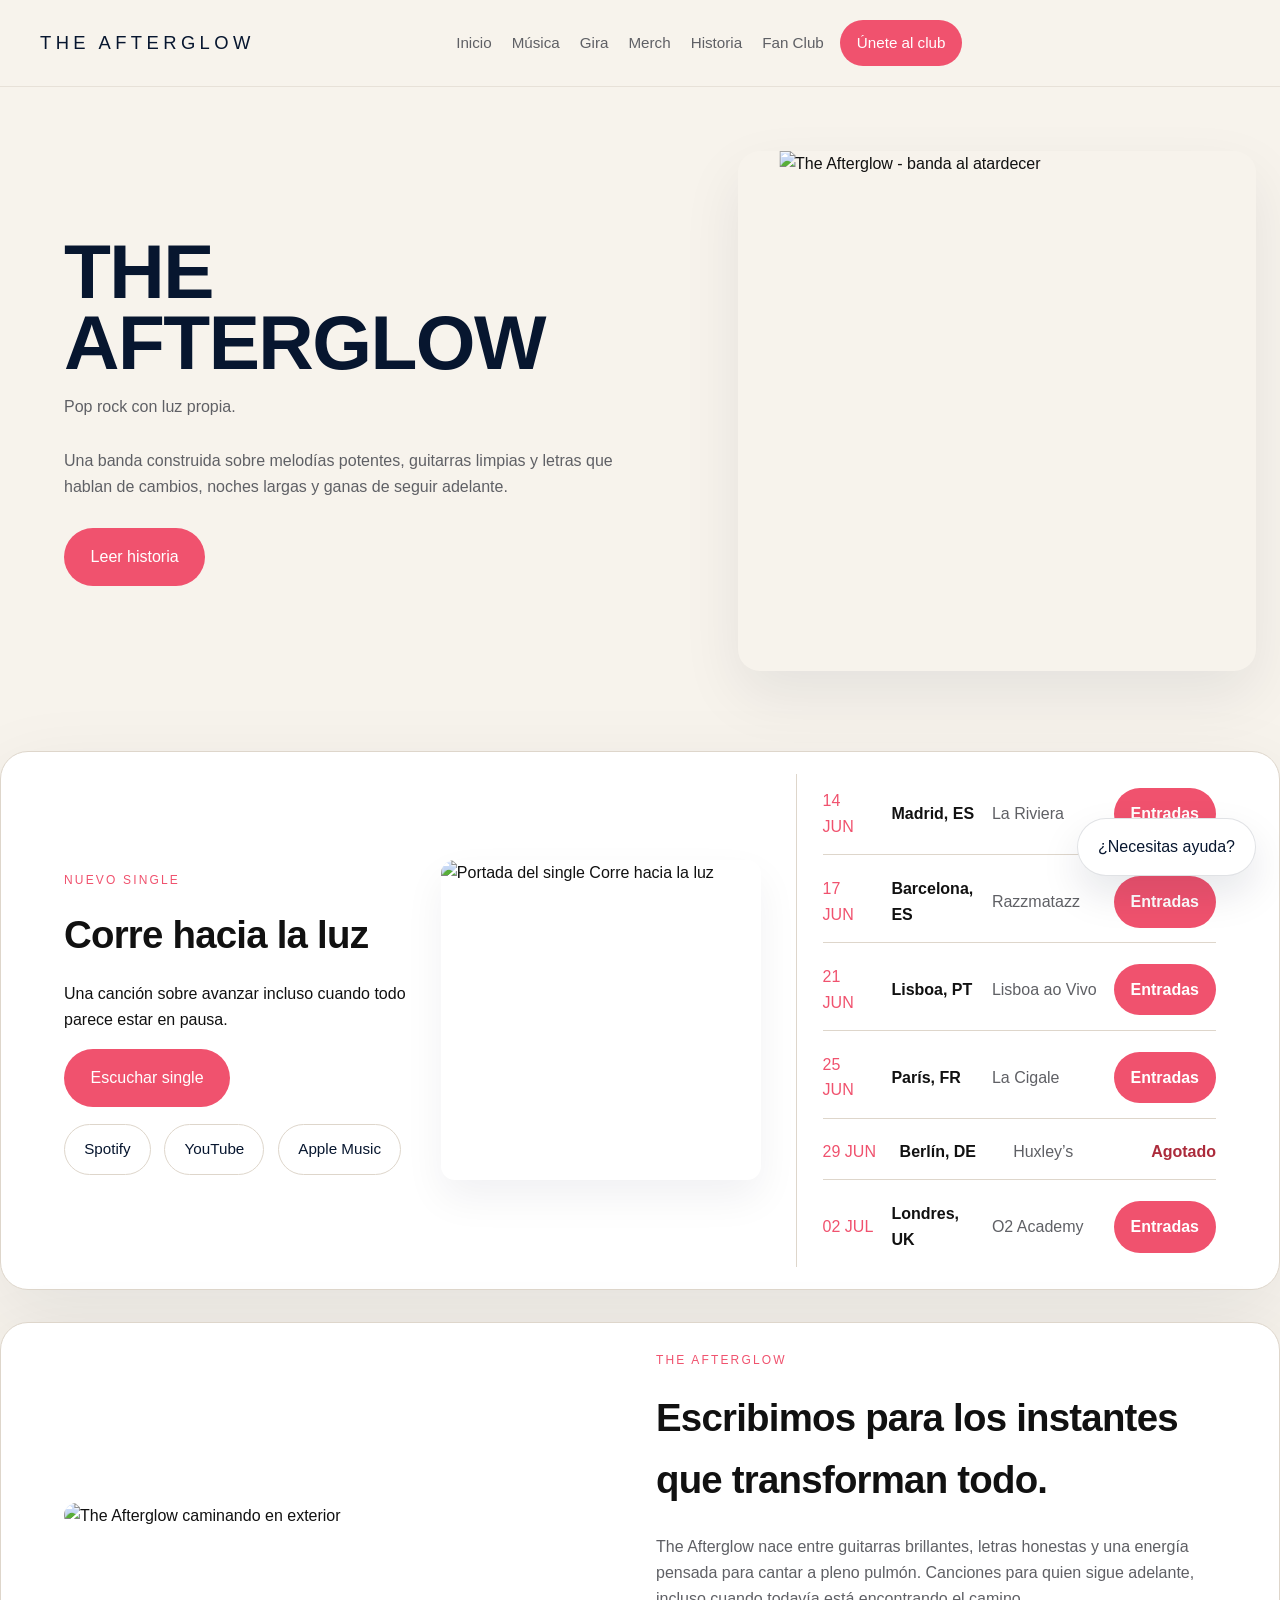
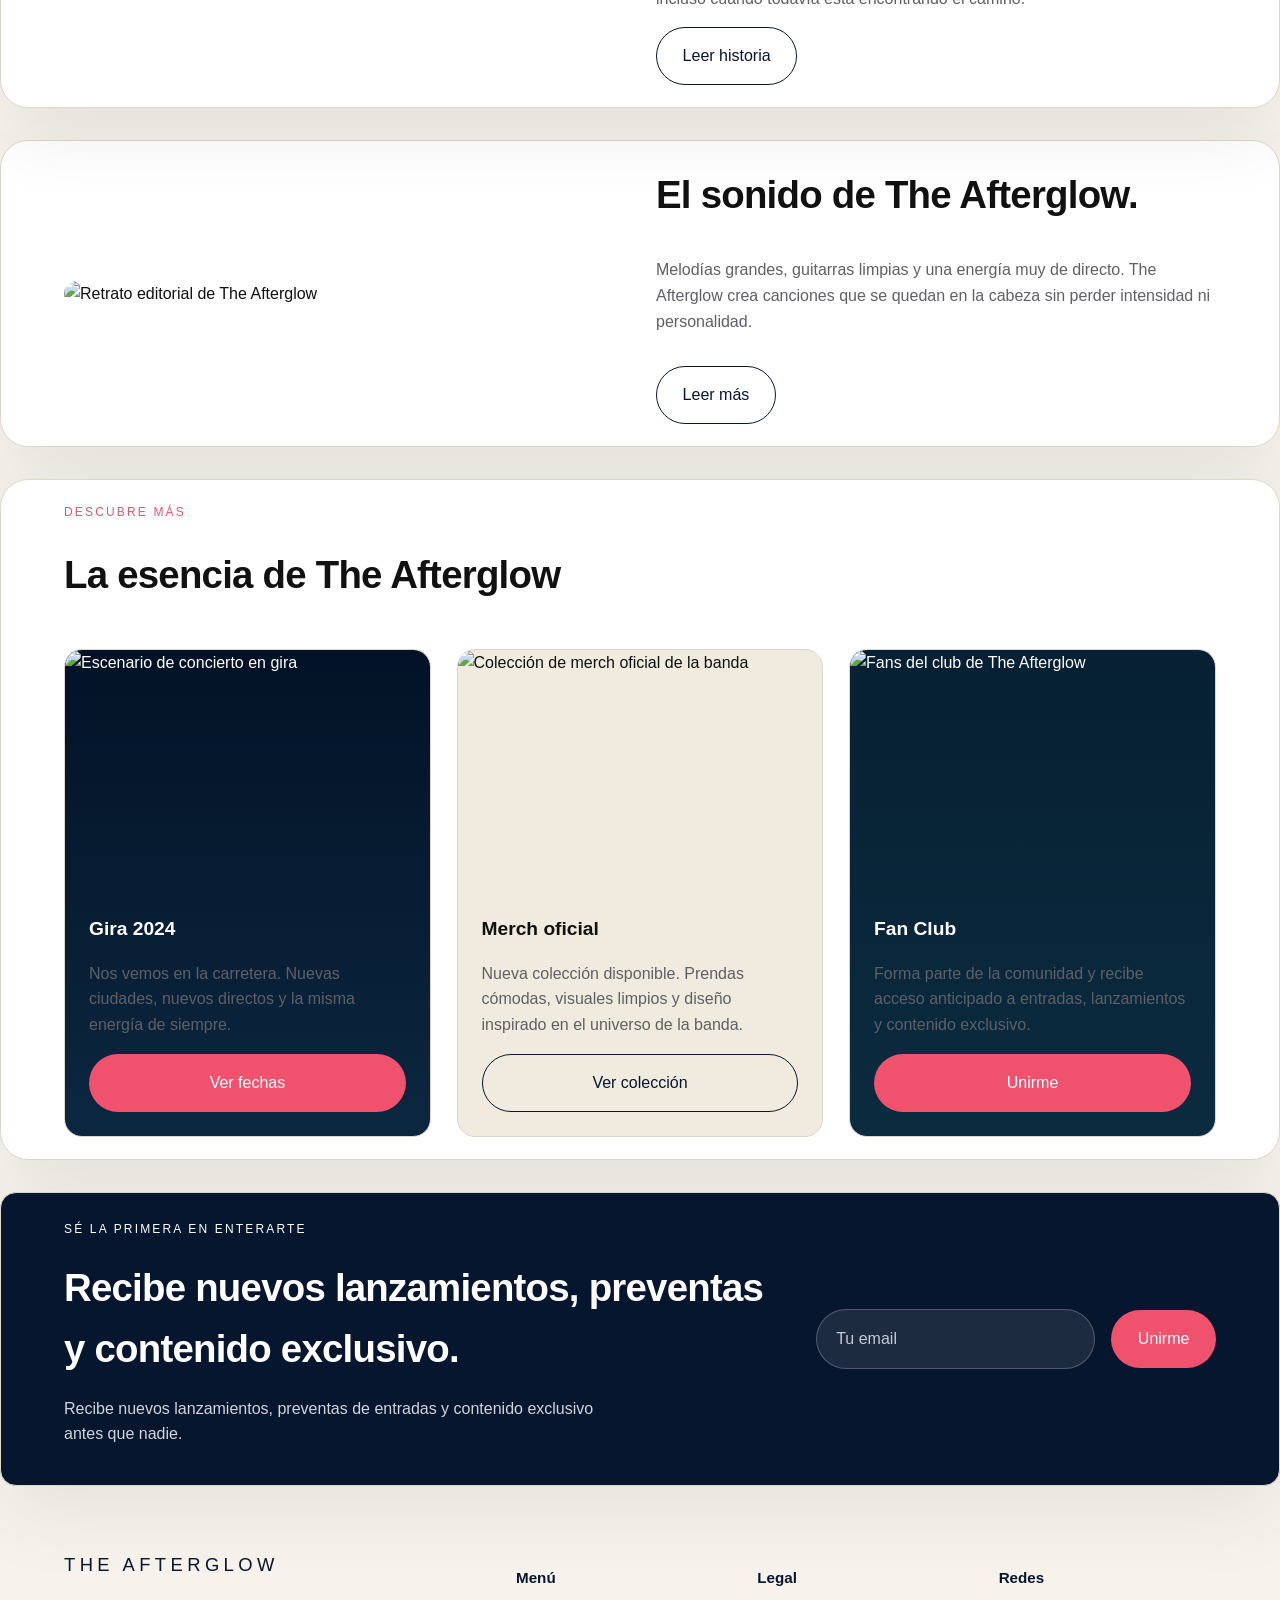
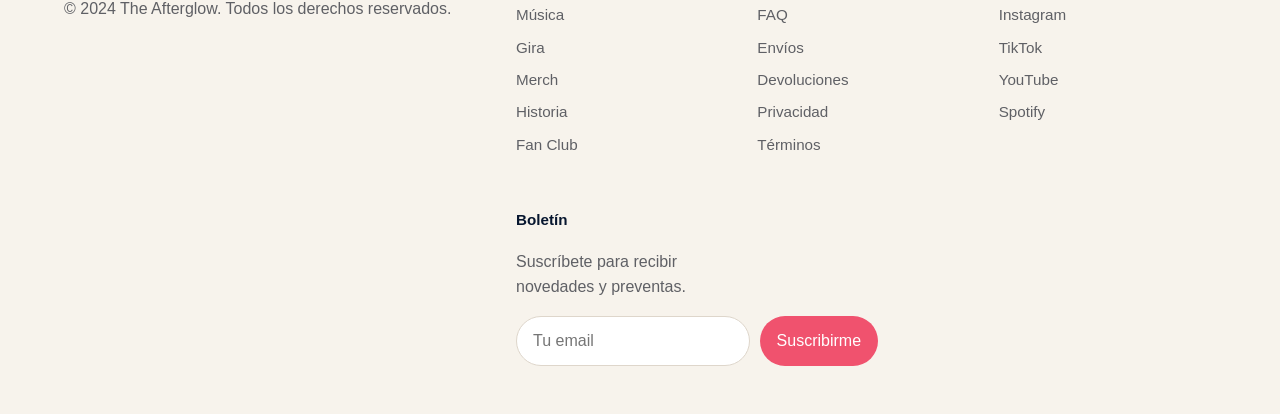
==== index.html @ 4e4d95ea "Add root redirect to Código/index.html" ====
<!DOCTYPE html>
<html lang="es">
  <head>
    <meta charset="UTF-8" />
    <meta http-equiv="refresh" content="0; url=/Código/index.html" />
    <meta name="viewport" content="width=device-width, initial-scale=1.0" />
    <title>The Afterglow</title>
  </head>
  <body>
    <p>Redirigiendo a la landing de The Afterglow...</p>
    <p>
      Si la redirección no funciona, haz clic aquí:
      <a href="/Código/index.html">Abrir página</a>
    </p>
  </body>
</html>
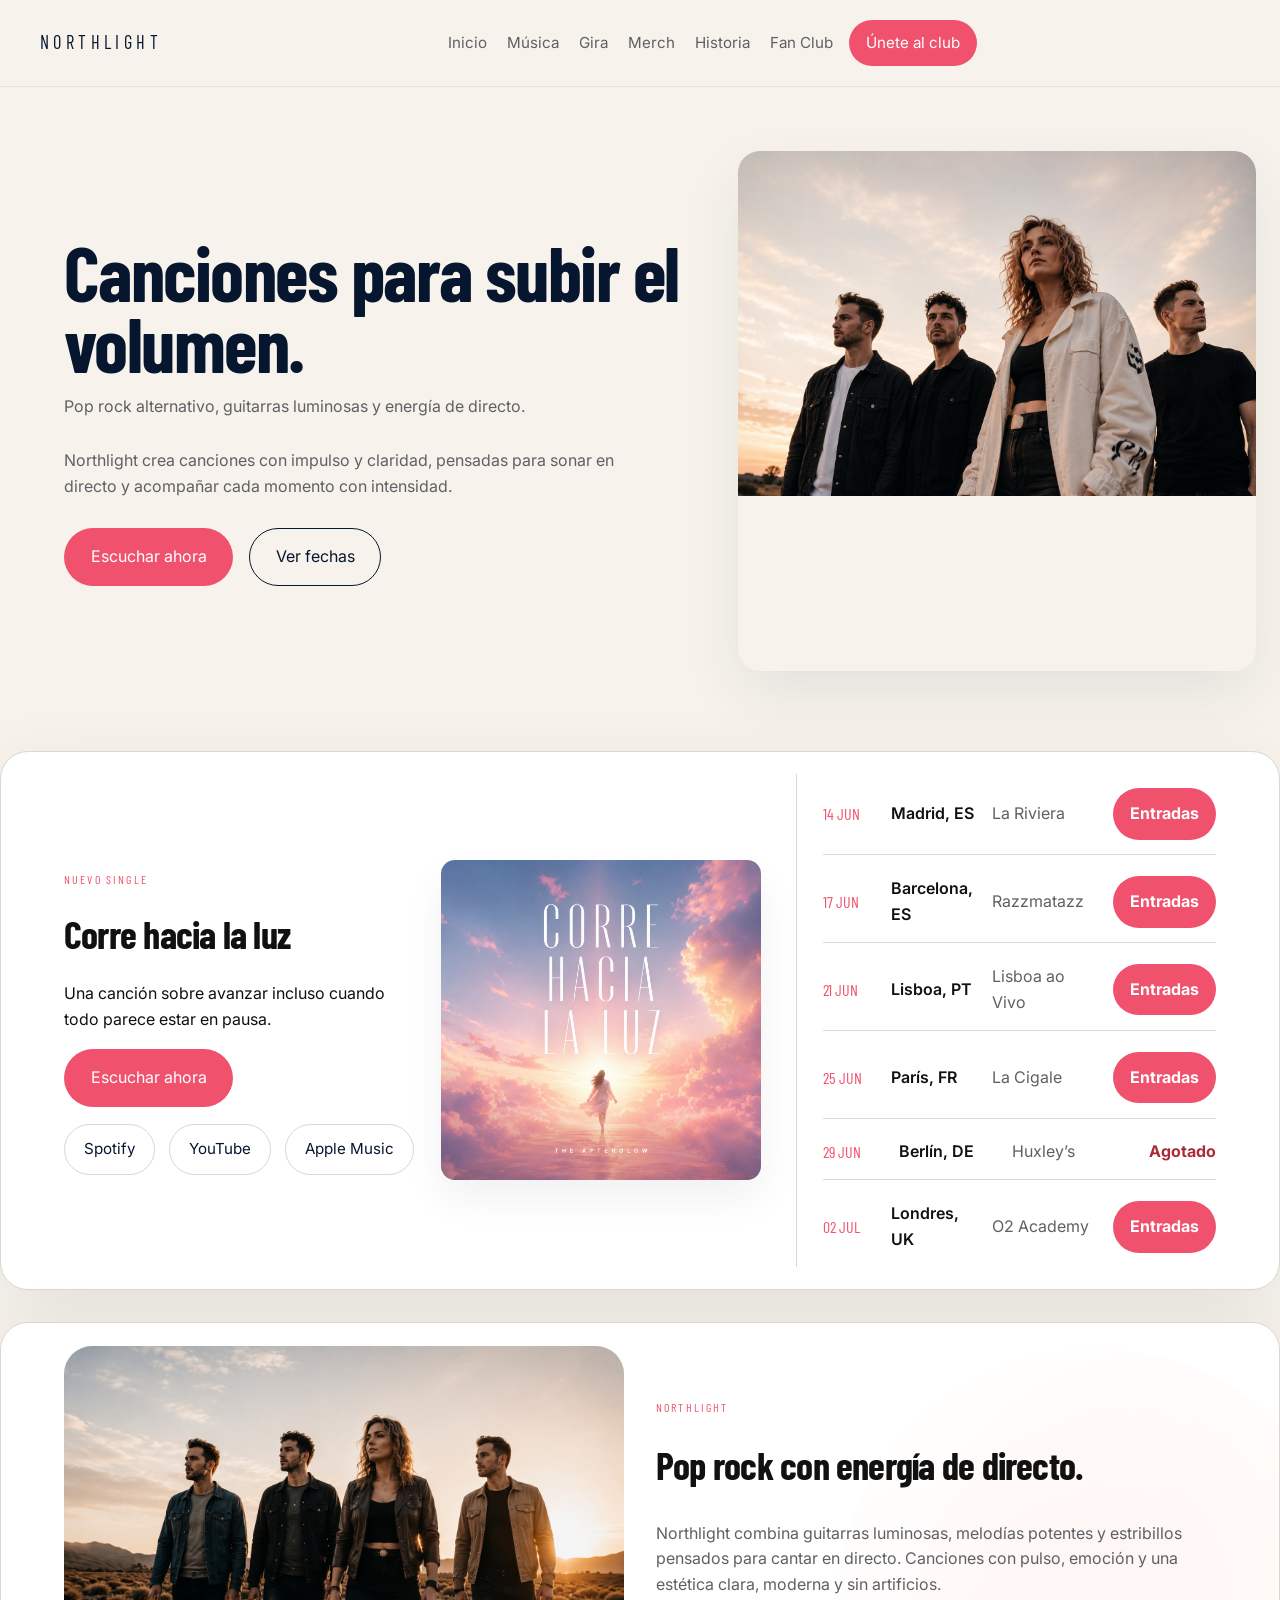
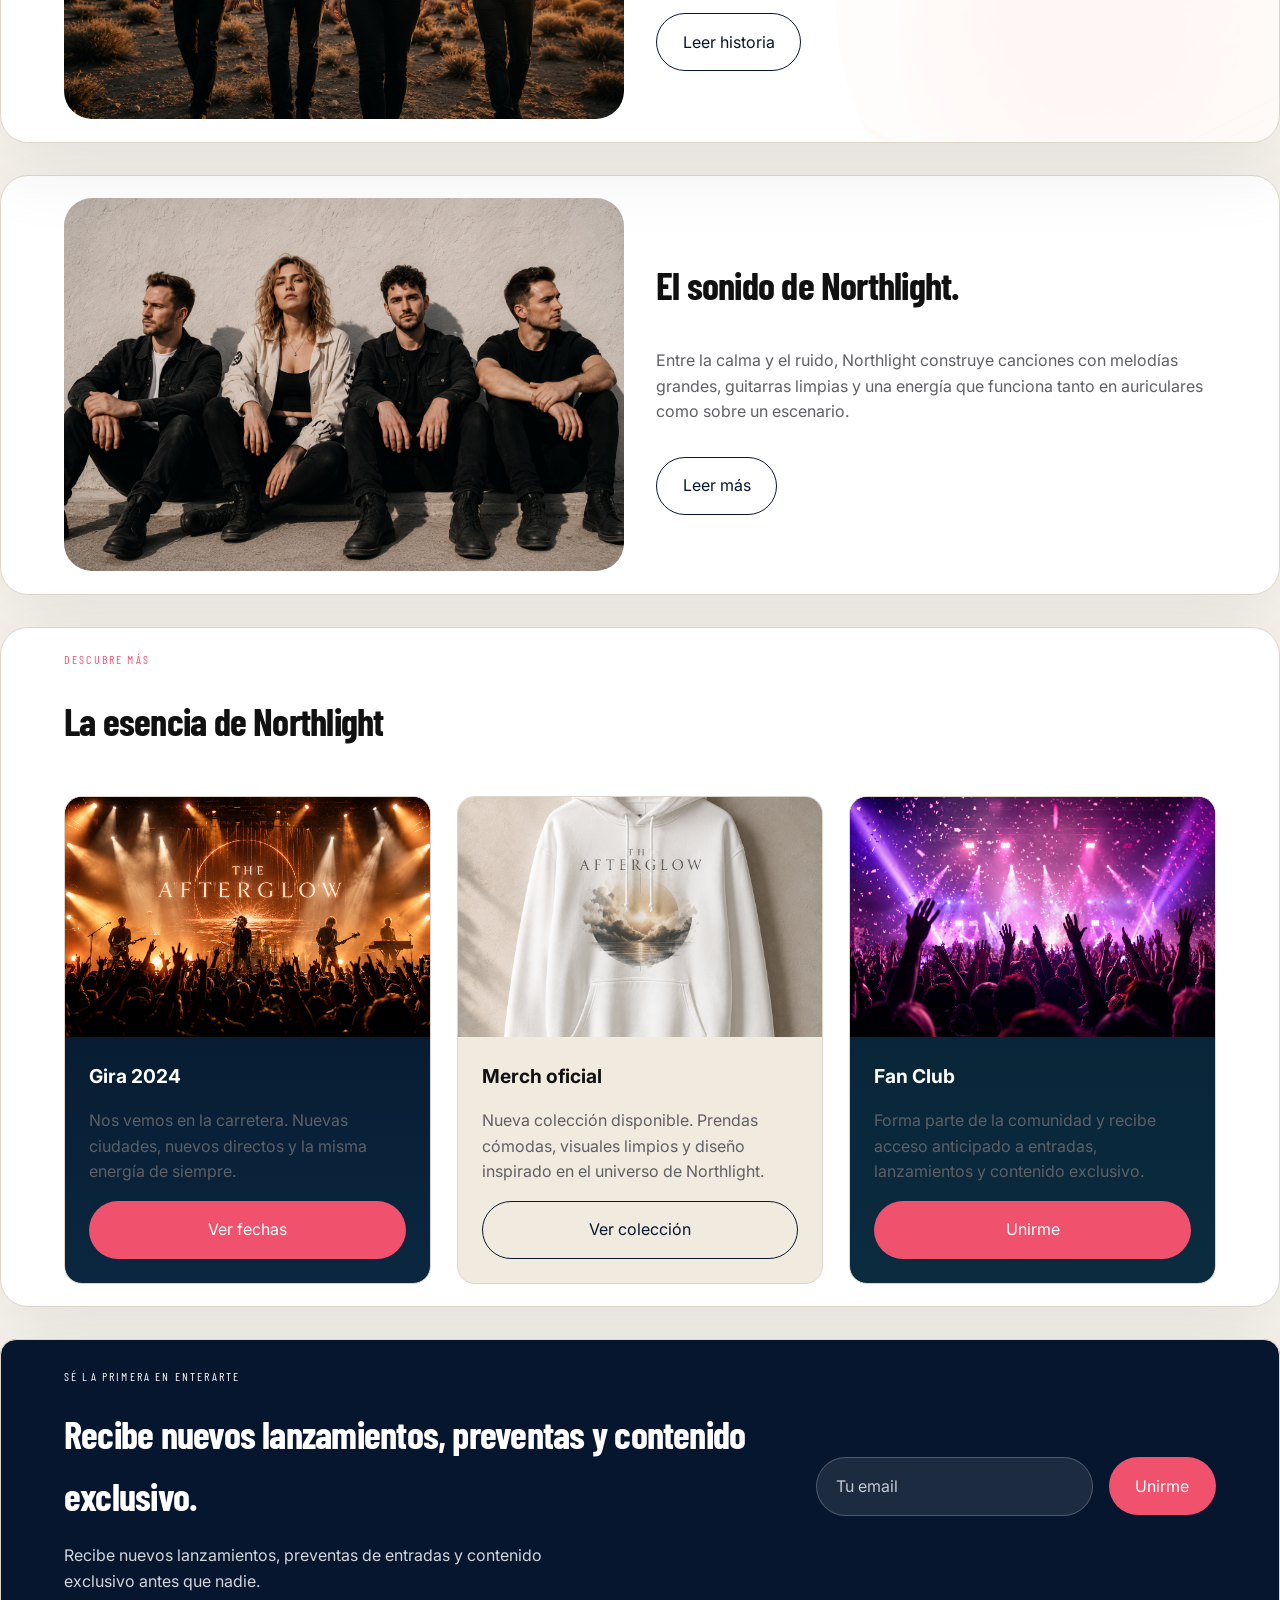
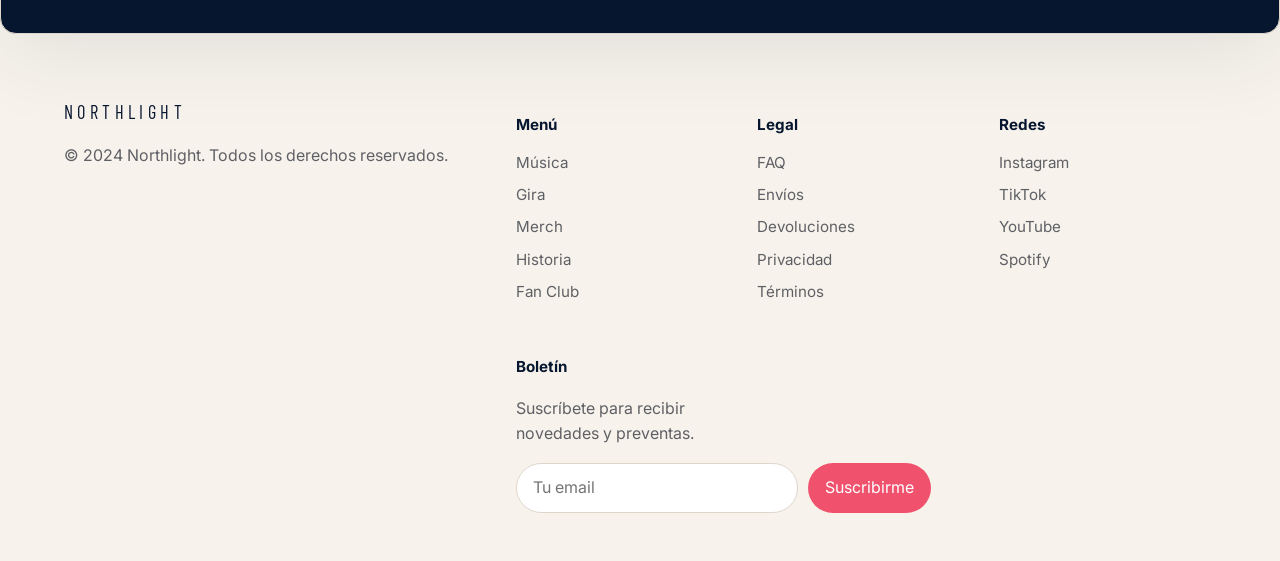
==== commit d7c9b40b: "Update site branding to Northlight and adjust hero layout" ====
--- a/index.html
+++ b/index.html
@@ -4,10 +4,10 @@
     <meta charset="UTF-8" />
     <meta http-equiv="refresh" content="0; url=/Código/index.html" />
     <meta name="viewport" content="width=device-width, initial-scale=1.0" />
-    <title>The Afterglow</title>
+    <title>Northlight</title>
   </head>
   <body>
-    <p>Redirigiendo a la landing de The Afterglow...</p>
+    <p>Redirigiendo a la landing de Northlight...</p>
     <p>
       Si la redirección no funciona, haz clic aquí:
       <a href="/Código/index.html">Abrir página</a>
